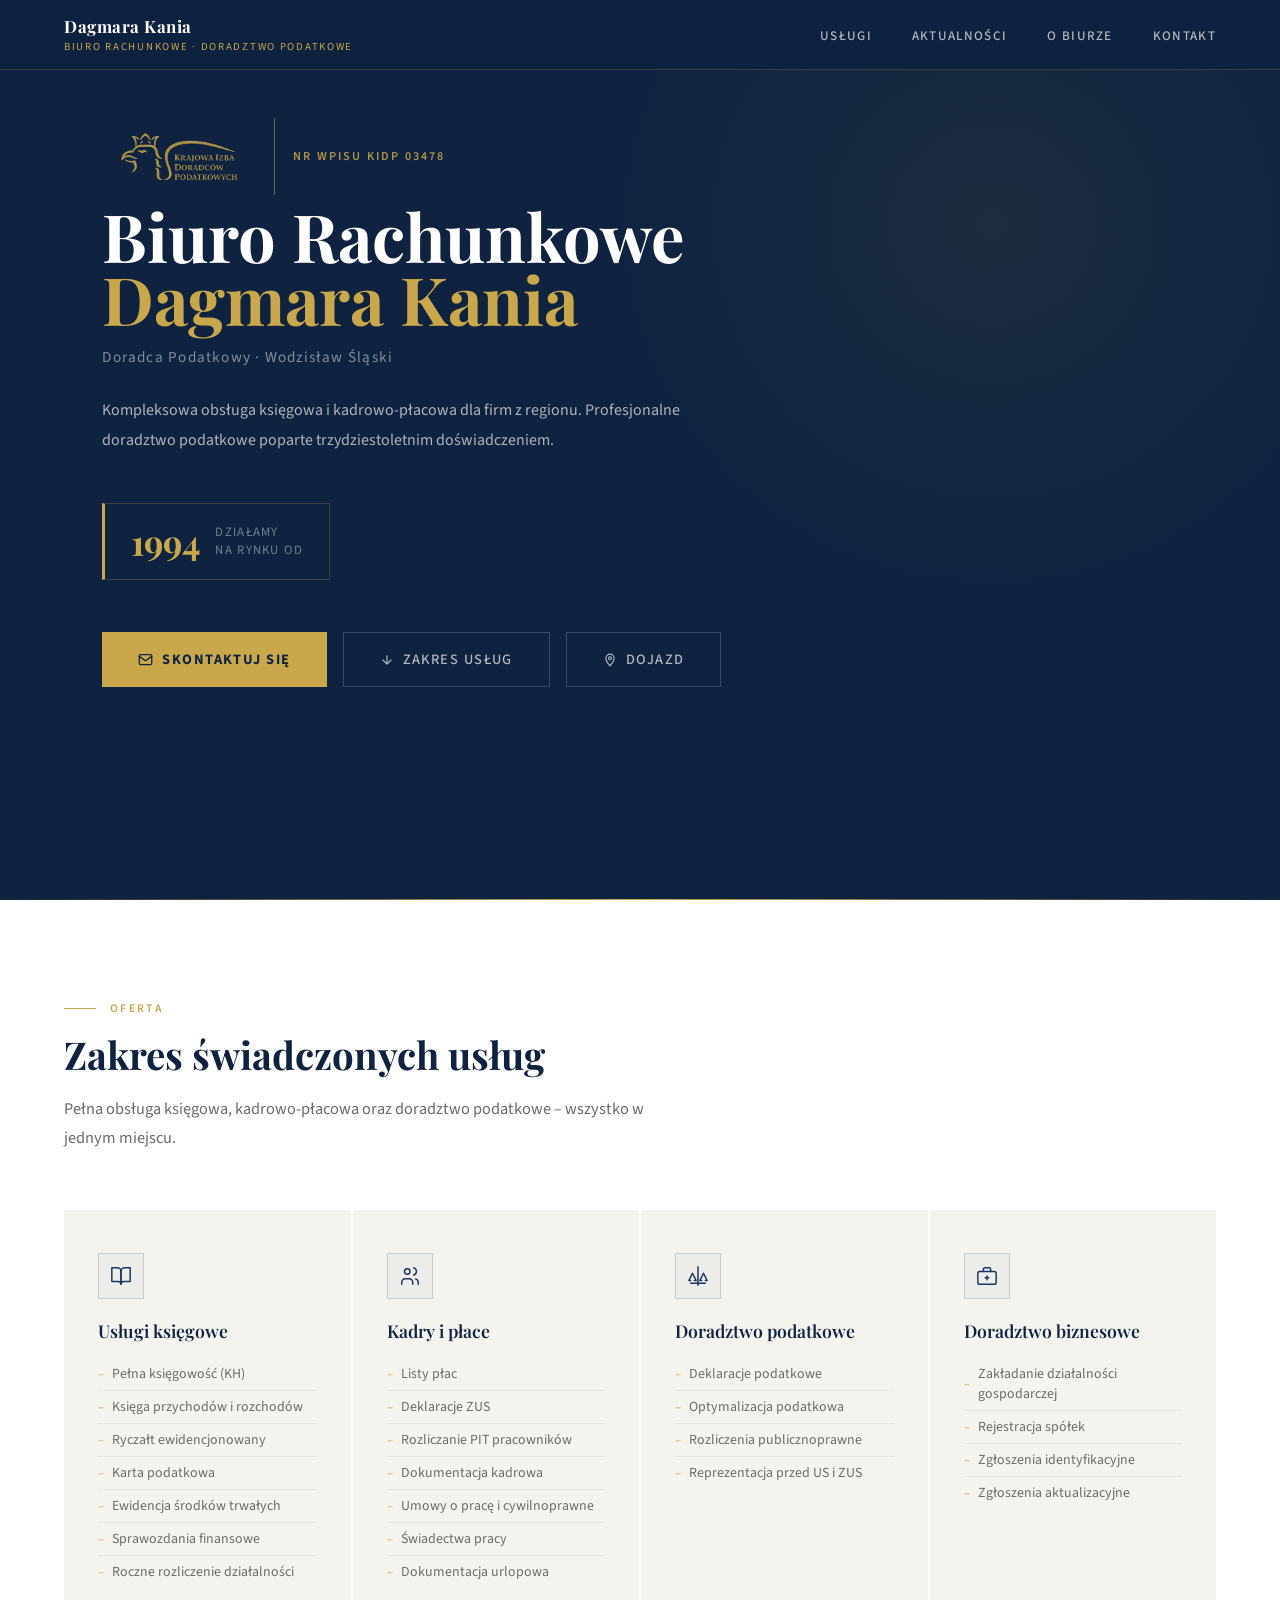
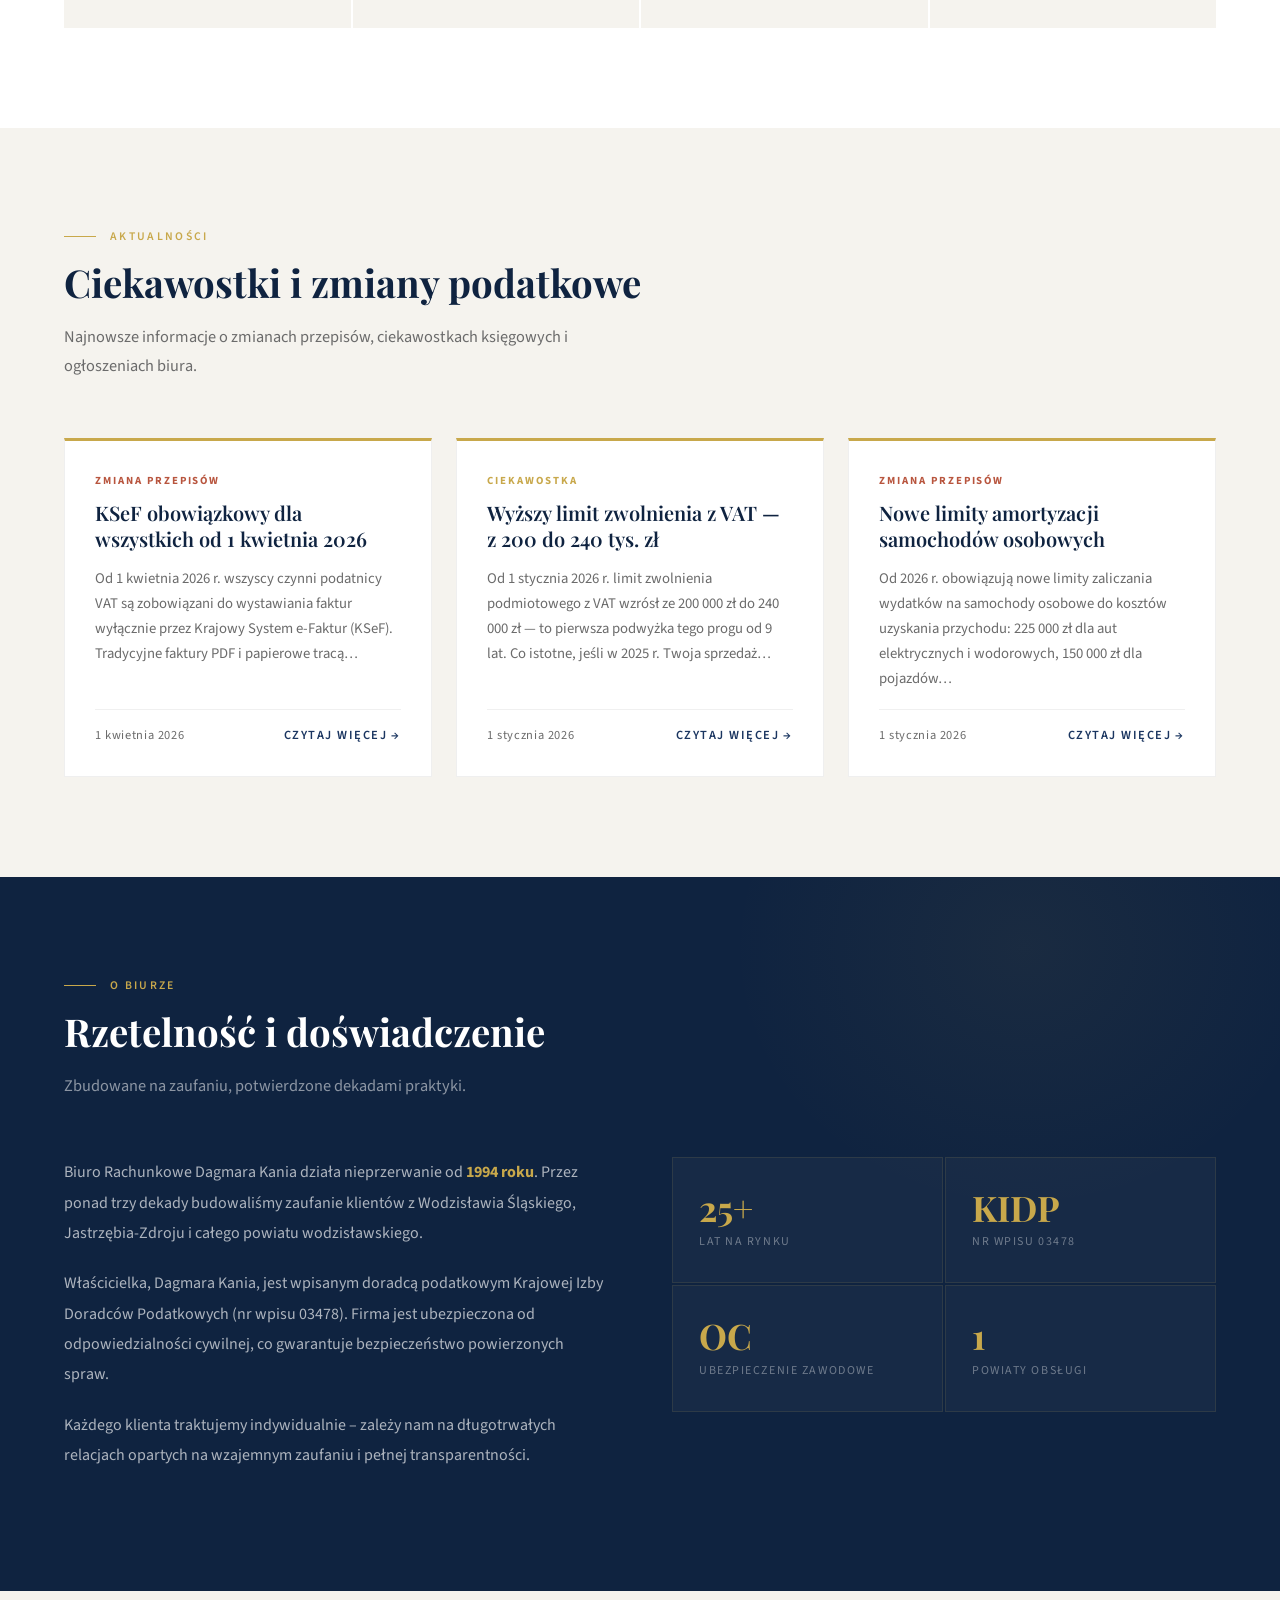
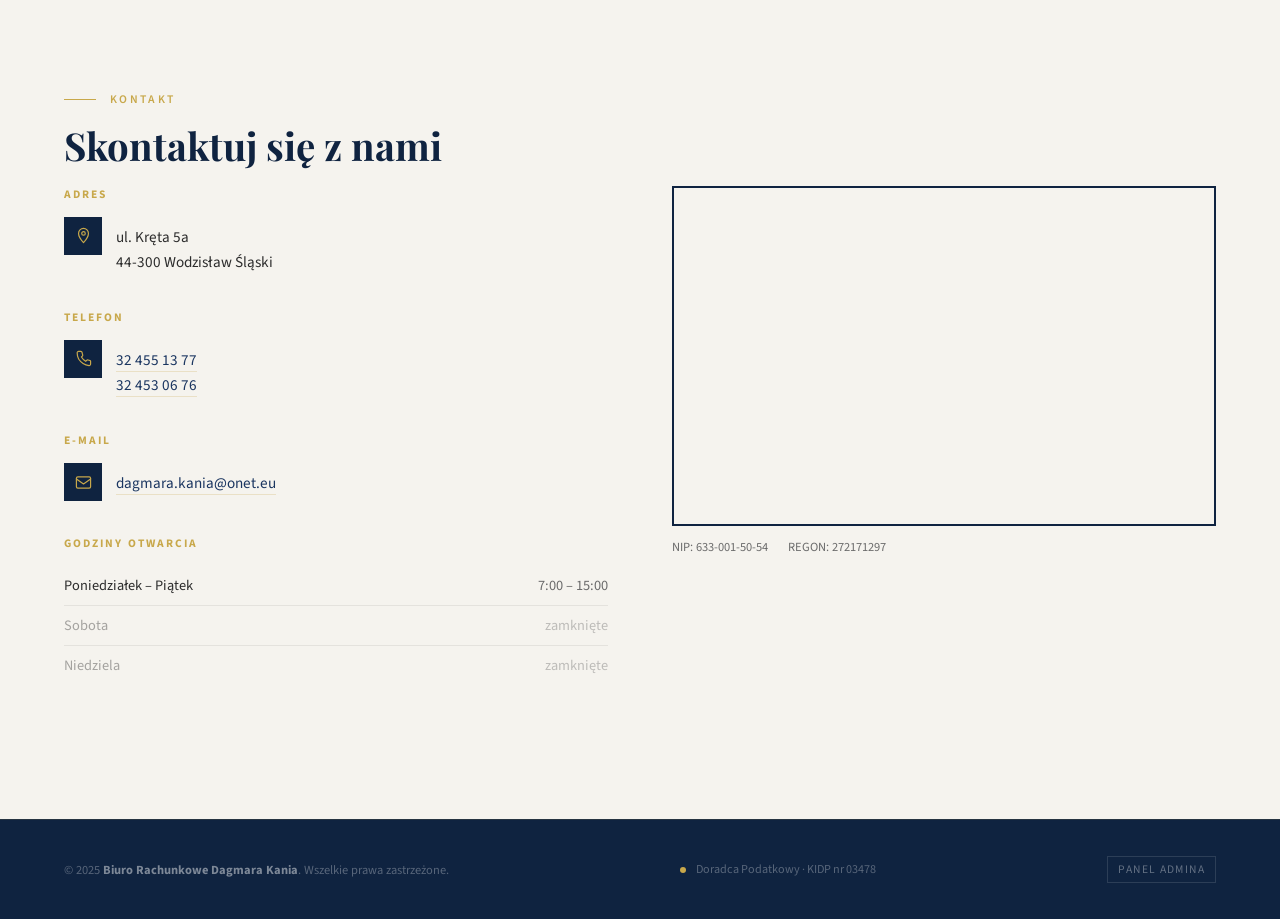
==== docs/index.html @ fadd7cfe "new app with backend" ====
<!DOCTYPE html>
<html lang="pl">
<head>
  <meta charset="UTF-8" />
  <meta name="viewport" content="width=device-width, initial-scale=1.0" />
  <meta name="description" content="Biuro Rachunkowe Dagmara Kania – usługi księgowe, kadrowe i doradztwo podatkowe w Wodzisławiu Śląskim od 1994 r." />
  <title>Biuro Rachunkowe Dagmara Kania – Doradca Podatkowy</title>
  <link rel="stylesheet" href="style.css" />
</head>
<body>

<!-- ══════════════ NAWIGACJA ══════════════ -->
<nav>
  <a href="#hero" class="nav-brand">
    <strong>Dagmara Kania</strong>
    <span>Biuro Rachunkowe · Doradztwo Podatkowe</span>
  </a>
  <ul class="nav-links">
    <li><a href="#uslugi">Usługi</a></li>
    <li><a href="#aktualnosci">Aktualności</a></li>
    <li><a href="#o-nas">O biurze</a></li>
    <li><a href="#kontakt">Kontakt</a></li>
  </ul>
</nav>

<!-- ══════════════ HERO ══════════════ -->
<section id="hero">
  <div class="hero-bg">
    <div class="glow"></div>
    <div class="bottom-line"></div>
  </div>

  <div class="hero-content">
    <div class="hero-kidp-corner">
      <img src="kidp-logo.png" alt="Krajowa Izba Doradców Podatkowych" class="hero-kidp-logo" />
      <div class="hero-kidp-divider"></div>
      <span class="hero-kidp-text">Nr wpisu KIDP 03478</span>
    </div>
    <h1>Biuro Rachunkowe<br/><em>Dagmara Kania</em></h1>
    <p class="hero-subtitle">Doradca Podatkowy · Wodzisław Śląski</p>
    <p class="hero-desc">
      Kompleksowa obsługa księgowa i kadrowo-płacowa dla firm z regionu.
      Profesjonalne doradztwo podatkowe poparte trzydziestoletnim doświadczeniem.
    </p>
    <div class="hero-since">
      <span class="year">1994</span>
      <span class="label">Działamy<br/>na rynku od</span>
    </div>
    <div class="hero-cta">
      <a href="#kontakt" class="btn-primary">
        <svg width="15" height="15" viewBox="0 0 24 24" fill="none" stroke="currentColor" stroke-width="2" stroke-linecap="round" stroke-linejoin="round"><rect x="2" y="4" width="20" height="16" rx="2"/><path d="m2 7 10 7 10-7"/></svg>
        Skontaktuj się
      </a>
      <a href="#uslugi" class="btn-ghost">
        <svg width="14" height="14" viewBox="0 0 24 24" fill="none" stroke="currentColor" stroke-width="2" stroke-linecap="round" stroke-linejoin="round"><path d="M12 5v14m-7-7 7 7 7-7"/></svg>
        Zakres usług
      </a>
      <a href="https://www.google.com/maps/dir/?api=1&destination=Kania+Dagmara+Biuro+Rachunkowe%2C+Kr%C4%99ta%2C+Wodzis%C5%82aw+%C5%9Al%C4%85ski" target="_blank" rel="noopener" class="btn-ghost">
        <svg width="14" height="14" viewBox="0 0 24 24" fill="none" stroke="currentColor" stroke-width="2" stroke-linecap="round" stroke-linejoin="round"><path d="M12 2C8.13 2 5 5.13 5 9c0 5.25 7 13 7 13s7-7.75 7-13c0-3.87-3.13-7-7-7z"/><circle cx="12" cy="9" r="2.5"/></svg>
        Dojazd
      </a>
    </div>
  </div>
</section>

<!-- ══════════════ USŁUGI ══════════════ -->
<section id="uslugi">
  <div class="section-label"><span>Oferta</span></div>
  <h2>Zakres świadczonych usług</h2>
  <p class="section-intro">Pełna obsługa księgowa, kadrowo-płacowa oraz doradztwo podatkowe – wszystko w jednym miejscu.</p>

  <div class="services-grid reveal">

    <div class="service-card">
      <div class="card-icon">
        <svg viewBox="0 0 24 24" fill="none" stroke="currentColor" stroke-width="1.6" stroke-linecap="round" stroke-linejoin="round">
          <path d="M2 3h6a4 4 0 0 1 4 4v14a3 3 0 0 0-3-3H2z"/>
          <path d="M22 3h-6a4 4 0 0 0-4 4v14a3 3 0 0 1 3-3h7z"/>
        </svg>
      </div>
      <div class="card-title">Usługi księgowe</div>
      <ul class="card-items">
        <li>Pełna księgowość (KH)</li>
        <li>Księga przychodów i rozchodów</li>
        <li>Ryczałt ewidencjonowany</li>
        <li>Karta podatkowa</li>
        <li>Ewidencja środków trwałych</li>
        <li>Sprawozdania finansowe</li>
        <li>Roczne rozliczenie działalności</li>
      </ul>
    </div>

    <div class="service-card">
      <div class="card-icon">
        <svg viewBox="0 0 24 24" fill="none" stroke="currentColor" stroke-width="1.6" stroke-linecap="round" stroke-linejoin="round">
          <circle cx="9" cy="7" r="3"/>
          <path d="M3 21v-2a4 4 0 0 1 4-4h4a4 4 0 0 1 4 4v2"/>
          <path d="M16 3.13a4 4 0 0 1 0 7.75"/>
          <path d="M21 21v-2a4 4 0 0 0-3-3.85"/>
        </svg>
      </div>
      <div class="card-title">Kadry i płace</div>
      <ul class="card-items">
        <li>Listy płac</li>
        <li>Deklaracje ZUS</li>
        <li>Rozliczanie PIT pracowników</li>
        <li>Dokumentacja kadrowa</li>
        <li>Umowy o pracę i cywilnoprawne</li>
        <li>Świadectwa pracy</li>
        <li>Dokumentacja urlopowa</li>
      </ul>
    </div>

    <div class="service-card">
      <div class="card-icon">
        <svg viewBox="0 0 24 24" fill="none" stroke="currentColor" stroke-width="1.6" stroke-linecap="round" stroke-linejoin="round">
          <path d="M12 2v20M4 17H2l4-8 4 8H8"/><path d="M16 17h-2l4-8 4 8h-2"/>
          <path d="M4 20h16"/>
        </svg>
      </div>
      <div class="card-title">Doradztwo podatkowe</div>
      <ul class="card-items">
        <li>Deklaracje podatkowe</li>
        <li>Optymalizacja podatkowa</li>
        <li>Rozliczenia publicznoprawne</li>
        <li>Reprezentacja przed US i ZUS</li>
      </ul>
    </div>

    <div class="service-card">
      <div class="card-icon">
        <svg viewBox="0 0 24 24" fill="none" stroke="currentColor" stroke-width="1.6" stroke-linecap="round" stroke-linejoin="round">
          <rect x="2" y="7" width="20" height="14" rx="2"/>
          <path d="M16 7V5a2 2 0 0 0-2-2h-4a2 2 0 0 0-2 2v2"/>
          <path d="M12 12v4m-2-2h4"/>
        </svg>
      </div>
      <div class="card-title">Doradztwo biznesowe</div>
      <ul class="card-items">
        <li>Zakładanie działalności gospodarczej</li>
        <li>Rejestracja spółek</li>
        <li>Zgłoszenia identyfikacyjne</li>
        <li>Zgłoszenia aktualizacyjne</li>
      </ul>
    </div>

  </div>
</section>

<!-- ══════════════ AKTUALNOŚCI ══════════════ -->
<section id="aktualnosci">
  <div class="section-label"><span>Aktualności</span></div>
  <h2>Ciekawostki i zmiany podatkowe</h2>
  <p class="section-intro">Najnowsze informacje o zmianach przepisów, ciekawostkach księgowych i ogłoszeniach biura.</p>

  <div class="news-grid" id="news-grid">
    <!-- Posty są ładowane dynamicznie z news.json przez main.js -->
    <div class="news-loading">Wczytywanie aktualności…</div>
  </div>
</section>

<!-- ══════════════ O BIURZE ══════════════ -->
<section id="o-nas">
  <div class="section-label"><span>O biurze</span></div>
  <h2>Rzetelność i doświadczenie</h2>
  <p class="section-intro">Zbudowane na zaufaniu, potwierdzone dekadami praktyki.</p>

  <div class="about-grid reveal">
    <div class="about-text">
      <p>Biuro Rachunkowe Dagmara Kania działa nieprzerwanie od <strong>1994 roku</strong>. Przez ponad trzy dekady budowaliśmy zaufanie klientów z Wodzisławia Śląskiego, Jastrzębia-Zdroju i całego powiatu wodzisławskiego.</p>
      <p>Właścicielka, Dagmara Kania, jest wpisanym doradcą podatkowym Krajowej Izby Doradców Podatkowych (nr wpisu 03478). Firma jest ubezpieczona od odpowiedzialności cywilnej, co gwarantuje bezpieczeństwo powierzonych spraw.</p>
      <p>Każdego klienta traktujemy indywidualnie – zależy nam na długotrwałych relacjach opartych na wzajemnym zaufaniu i pełnej transparentności.</p>
    </div>
    <div class="stats-grid">
      <div class="stat-box">
        <div class="stat-number" data-count="30" data-suffix="+">0+</div>
        <div class="stat-label">lat na rynku</div>
      </div>
      <div class="stat-box">
        <div class="stat-number">KIDP</div>
        <div class="stat-label">nr wpisu 03478</div>
      </div>
      <div class="stat-box">
        <div class="stat-number">OC</div>
        <div class="stat-label">Ubezpieczenie zawodowe</div>
      </div>
      <div class="stat-box">
        <div class="stat-number" data-count="2">0</div>
        <div class="stat-label">powiaty obsługi</div>
      </div>
    </div>
  </div>
</section>

<!-- ══════════════ KONTAKT ══════════════ -->
<section id="kontakt">
  <div class="section-label"><span>Kontakt</span></div>
  <h2>Skontaktuj się z nami</h2>

  <div class="contact-grid reveal">
    <div>
      <div class="contact-block">
        <div class="contact-block-title">Adres</div>
        <div class="contact-item">
          <div class="contact-icon">
            <svg viewBox="0 0 24 24" fill="none" stroke="currentColor" stroke-width="1.7" stroke-linecap="round" stroke-linejoin="round">
              <path d="M12 2C8.13 2 5 5.13 5 9c0 5.25 7 13 7 13s7-7.75 7-13c0-3.87-3.13-7-7-7z"/>
              <circle cx="12" cy="9" r="2.5"/>
            </svg>
          </div>
          <div class="contact-detail">ul. Kręta 5a<br/>44-300 Wodzisław Śląski</div>
        </div>
      </div>

      <div class="contact-block">
        <div class="contact-block-title">Telefon</div>
        <div class="contact-item">
          <div class="contact-icon">
            <svg viewBox="0 0 24 24" fill="none" stroke="currentColor" stroke-width="1.7" stroke-linecap="round" stroke-linejoin="round">
              <path d="M22 16.92v3a2 2 0 0 1-2.18 2A19.79 19.79 0 0 1 11.39 19a19.5 19.5 0 0 1-6-6A19.79 19.79 0 0 1 3.08 4.18 2 2 0 0 1 5.07 2h3a2 2 0 0 1 2 1.72 12.84 12.84 0 0 0 .7 2.81 2 2 0 0 1-.45 2.11L9.11 9.91a16 16 0 0 0 6 6l1.27-1.27a2 2 0 0 1 2.11-.45 12.84 12.84 0 0 0 2.81.7A2 2 0 0 1 22 16.92z"/>
            </svg>
          </div>
          <div class="contact-detail">
            <a href="tel:+48324551377">32 455 13 77</a><br/>
            <a href="tel:+48324530676">32 453 06 76</a>
          </div>
        </div>
      </div>

      <div class="contact-block">
        <div class="contact-block-title">E-mail</div>
        <div class="contact-item">
          <div class="contact-icon">
            <svg viewBox="0 0 24 24" fill="none" stroke="currentColor" stroke-width="1.7" stroke-linecap="round" stroke-linejoin="round">
              <rect x="2" y="4" width="20" height="16" rx="2"/>
              <path d="m2 7 10 7 10-7"/>
            </svg>
          </div>
          <div class="contact-detail">
            <a href="mailto:dagmara.kania@onet.eu">dagmara.kania@onet.eu</a>
          </div>
        </div>
      </div>

      <div class="contact-block">
        <div class="contact-block-title">Godziny otwarcia</div>
        <table class="hours-table">
          <tr><td>Poniedziałek – Piątek</td><td>7:00 – 15:00</td></tr>
          <tr class="closed"><td>Sobota</td><td>zamknięte</td></tr>
          <tr class="closed"><td>Niedziela</td><td>zamknięte</td></tr>
        </table>
      </div>
    </div>

    <div>
      <div class="map-wrapper">
        <iframe
          src="https://maps.google.com/maps?q=Kania+Dagmara+Biuro+Rachunkowe,+Kr%C4%99ta,+Wodzis%C5%82aw+%C5%9Al%C4%85ski&t=m&z=17&output=embed&iwloc=near"
          allowfullscreen="" loading="lazy"
          referrerpolicy="no-referrer-when-downgrade"
          title="Biuro Rachunkowe Dagmara Kania – Kręta 5a, Wodzisław Śląski">
        </iframe>
      </div>
      <div class="map-meta">
        <span>NIP: 633-001-50-54</span>
        <span>REGON: 272171297</span>
      </div>
    </div>
  </div>
</section>

<!-- ══════════════ STOPKA ══════════════ -->
<footer>
  <p>&copy; 2025 <strong>Biuro Rachunkowe Dagmara Kania</strong>. Wszelkie prawa zastrzeżone.</p>
  <div class="footer-badge">
    <div class="badge-dot"></div>
    Doradca Podatkowy · KIDP nr 03478
  </div>
  <a href="admin.html" class="footer-admin-link">Panel admina</a>
</footer>

<!-- ══════════════ MODAL DLA POSTÓW ══════════════ -->
<div class="news-modal" id="news-modal">
  <div class="news-modal-content">
    <button class="news-modal-close" id="news-modal-close" aria-label="Zamknij">×</button>
    <div class="news-modal-body" id="news-modal-body"></div>
  </div>
</div>

<script src="main.js"></script>
</body>
</html>
---- docs/style.css ----
/* ═══════════════════════════════════════════════
   Biuro Rachunkowe Dagmara Kania — style.css
═══════════════════════════════════════════════ */

@import url('https://fonts.googleapis.com/css2?family=Playfair+Display:ital,wght@0,400;0,600;0,700;1,400;1,600&family=Source+Sans+3:wght@300;400;500;600&display=swap');

*, *::before, *::after { box-sizing: border-box; margin: 0; padding: 0; }

:root {
  --navy:  #0f2340;
  --navy2: #1a3560;
  --gold:  #c8a84b;
  --gold2: #e8c870;
  --light: #f5f3ee;
  --white: #ffffff;
  --text:  #2c2c2c;
  --muted: #6b6b6b;
  --line:  rgba(200,168,75,.22);
}

html { scroll-behavior: smooth; }

body {
  font-family: 'Source Sans 3', sans-serif;
  background: var(--light);
  color: var(--text);
  overflow-x: hidden;
}

/* ── NAVIGATION ─────────────────────────────── */
nav {
  position: fixed; top: 0; left: 0; right: 0; z-index: 100;
  display: flex; align-items: center; justify-content: space-between;
  padding: 0 5vw; height: 70px;
  background: rgba(15,35,64,.97);
  backdrop-filter: blur(10px);
  border-bottom: 1px solid var(--line);
  transition: box-shadow .3s;
}
nav.scrolled { box-shadow: 0 4px 40px rgba(0,0,0,.45); }

.nav-brand {
  display: flex; flex-direction: column; gap: 2px;
  text-decoration: none; cursor: pointer;
}
.nav-brand strong {
  font-family: 'Playfair Display', serif;
  font-size: 1.05rem; color: var(--white);
  letter-spacing: .03em; transition: color .25s;
}
.nav-brand span {
  font-size: .67rem; color: var(--gold);
  letter-spacing: .16em; text-transform: uppercase;
  transition: opacity .25s;
}
.nav-brand:hover strong { color: var(--gold); }
.nav-brand:hover span  { opacity: .65; }

.nav-links { display: flex; gap: 2.5rem; list-style: none; }
.nav-links a {
  text-decoration: none; font-size: .82rem; font-weight: 500;
  color: rgba(255,255,255,.68); letter-spacing: .1em; text-transform: uppercase;
  position: relative; padding-bottom: 3px; transition: color .25s;
}
.nav-links a::after {
  content: ''; position: absolute; bottom: 0; left: 0;
  width: 0; height: 1px; background: var(--gold); transition: width .3s;
}
.nav-links a:hover { color: var(--gold); }
.nav-links a:hover::after { width: 100%; }

/* ── HERO ────────────────────────────────────── */
#hero {
  min-height: 100vh;
  display: flex; align-items: flex-start; justify-content: flex-start;
  gap: 80px;
  background: var(--navy);
  position: relative; overflow: hidden;
  padding: 80px 8vw 80px;
}

.hero-bg { position: absolute; inset: 0; pointer-events: none; }
.hero-bg .glow {
  position: absolute; top: -20%; right: -10%;
  width: 65vw; height: 90vh;
  background: radial-gradient(ellipse at center, rgba(200,168,75,.07) 0%, transparent 65%);
}
.hero-bg .bottom-line {
  position: absolute; bottom: 0; left: 0; right: 0; height: 1px;
  background: linear-gradient(90deg, transparent, var(--gold), transparent);
}

.hero-kidp-corner {
  display: flex; align-items: center; gap: 18px;
  margin-bottom: -30px;
  animation: fadeUp .8s .1s cubic-bezier(.22,1,.36,1) both;
}
.hero-kidp-logo {
  height: clamp(110px, 12vw, 180px); width: auto;
  opacity: .9; transition: opacity .3s;
}
.hero-kidp-logo:hover { opacity: 1; }
.hero-kidp-divider {
  width: 1px; height: clamp(48px, 6vw, 80px);
  background: var(--gold); opacity: .5;
}
.hero-kidp-text {
  font-size: clamp(.72rem, .95vw, .85rem);
  font-weight: 600;
  letter-spacing: .18em; text-transform: uppercase;
  color: var(--gold); opacity: .85;
}

.hero-content {
  flex: 1;
  max-width: 780px; position: relative; z-index: 1;
  display: flex; flex-direction: column; align-items: flex-start;
  animation: fadeUp .9s cubic-bezier(.22,1,.36,1) both;
}

h1 {
  font-family: 'Playfair Display', serif;
  font-size: clamp(2.4rem, 5.2vw, 5.2rem);
  font-weight: 700; color: var(--white);
  line-height: .95; margin-bottom: 16px;
  white-space: nowrap;
}
h1 em { font-style: normal; color: var(--gold); }

.hero-subtitle {
  font-size: clamp(.95rem, 1.1vw, 1.1rem);
  color: rgba(255,255,255,.48);
  letter-spacing: .08em; margin-bottom: 28px;
}
.hero-desc {
  font-size: clamp(1rem, 1.15vw, 1.15rem);
  color: rgba(255,255,255,.66);
  line-height: 1.85; max-width: 580px; margin-bottom: 48px;
}

.hero-since {
  display: inline-flex; align-items: center; gap: 14px;
  padding: 14px 26px;
  border: 1px solid var(--line);
  border-left: 3px solid var(--gold);
  margin-bottom: 52px;
}
.hero-since .year {
  font-family: 'Playfair Display', serif;
  font-size: 2.2rem; color: var(--gold); font-weight: 700;
}
.hero-since .label {
  font-size: .8rem; color: rgba(255,255,255,.42);
  line-height: 1.4; text-transform: uppercase; letter-spacing: .1em;
}

.hero-cta { display: flex; gap: 16px; flex-wrap: wrap; }

.btn-primary {
  display: inline-flex; align-items: center; gap: 9px;
  padding: 16px 36px; background: var(--gold); color: var(--navy);
  font-weight: 700; font-size: .9rem;
  letter-spacing: .1em; text-transform: uppercase;
  text-decoration: none; border: none; cursor: pointer;
  transition: background .25s, transform .2s, box-shadow .25s;
}
.btn-primary:hover {
  background: var(--gold2); transform: translateY(-2px);
  box-shadow: 0 8px 28px rgba(200,168,75,.28);
}
.btn-ghost {
  display: inline-flex; align-items: center; gap: 9px;
  padding: 16px 36px; background: transparent;
  color: rgba(255,255,255,.68); font-weight: 500; font-size: .9rem;
  letter-spacing: .1em; text-transform: uppercase; text-decoration: none;
  border: 1px solid rgba(255,255,255,.18);
  transition: border-color .25s, color .25s;
}
.btn-ghost:hover { border-color: var(--gold); color: var(--gold); }

/* ── SECTIONS GENERIC ───────────────────────── */
section { padding: 100px 5vw; }

.section-label {
  display: flex; align-items: center; gap: 14px; margin-bottom: 14px;
}
.section-label::before {
  content: ''; display: block; width: 32px; height: 1px; background: var(--gold);
}
.section-label span {
  font-size: .73rem; font-weight: 600;
  letter-spacing: .2em; text-transform: uppercase; color: var(--gold);
}

h2 {
  font-family: 'Playfair Display', serif;
  font-size: clamp(1.8rem, 3vw, 2.6rem);
  font-weight: 700; color: var(--navy);
  line-height: 1.2; margin-bottom: 18px;
}
.section-intro {
  font-size: 1.02rem; color: var(--muted);
  line-height: 1.8; max-width: 580px; margin-bottom: 56px;
}

/* ── SERVICES ───────────────────────────────── */
#uslugi { background: var(--white); }

.services-grid {
  display: grid;
  grid-template-columns: repeat(auto-fill, minmax(270px, 1fr));
  gap: 2px;
}

.service-card {
  padding: 40px 34px; background: var(--light);
  border-top: 3px solid transparent;
  position: relative; overflow: hidden;
  transition: border-color .3s; cursor: default;
}
.service-card::before {
  content: ''; position: absolute; inset: 0;
  background: var(--navy);
  transform: scaleY(0); transform-origin: bottom;
  transition: transform .44s cubic-bezier(.22,1,.36,1);
  z-index: 0;
}
.service-card:hover { border-color: var(--gold); }
.service-card:hover::before { transform: scaleY(1); }
.service-card:hover .card-title,
.service-card:hover .card-items li { color: rgba(255,255,255,.8); }
.service-card:hover .card-icon svg { stroke: var(--gold); }

.card-icon {
  width: 46px; height: 46px; margin-bottom: 20px;
  display: flex; align-items: center; justify-content: center;
  border: 1px solid rgba(26,53,96,.18); background: rgba(26,53,96,.04);
  position: relative; z-index: 1;
  transition: border-color .3s, background .3s;
}
.service-card:hover .card-icon {
  border-color: rgba(200,168,75,.3); background: rgba(200,168,75,.06);
}
.card-icon svg { width: 22px; height: 22px; stroke: var(--navy2); transition: stroke .3s; }

.card-title {
  font-family: 'Playfair Display', serif;
  font-size: 1.1rem; font-weight: 600; color: var(--navy);
  margin-bottom: 16px; position: relative; z-index: 1; transition: color .3s;
}
.card-items { list-style: none; position: relative; z-index: 1; }
.card-items li {
  font-size: .87rem; color: var(--muted);
  padding: 6px 0; border-bottom: 1px solid rgba(0,0,0,.06);
  transition: color .3s;
  display: flex; align-items: center; gap: 8px;
}
.card-items li:last-child { border-bottom: none; }
.card-items li::before { content: '–'; color: var(--gold); font-size: .78rem; flex-shrink: 0; }

/* ── AKTUALNOŚCI ────────────────────────────── */
#aktualnosci { background: var(--light); }

.news-grid {
  display: grid;
  grid-template-columns: repeat(auto-fill, minmax(320px, 1fr));
  gap: 24px;
}

.news-loading {
  grid-column: 1 / -1;
  text-align: center; padding: 60px 20px;
  color: var(--muted); font-style: italic;
}

.news-card {
  background: var(--white);
  border: 1px solid rgba(0,0,0,.06);
  padding: 32px 30px;
  position: relative;
  transition: transform .3s, box-shadow .3s, border-color .3s;
  cursor: pointer;
  display: flex; flex-direction: column;
  border-top: 3px solid var(--gold);
}
.news-card:hover {
  transform: translateY(-4px);
  box-shadow: 0 12px 32px rgba(15,35,64,.08);
  border-color: rgba(200,168,75,.4);
}

.news-category {
  display: inline-block;
  font-size: .68rem; font-weight: 700;
  letter-spacing: .18em; text-transform: uppercase;
  color: var(--gold);
  margin-bottom: 12px;
}
.news-category--ciekawostka { color: var(--gold); }
.news-category--zmiana { color: #b8553e; }
.news-category--ogloszenie { color: var(--navy2); }

.news-title {
  font-family: 'Playfair Display', serif;
  font-size: 1.25rem; font-weight: 600;
  color: var(--navy); line-height: 1.3;
  margin-bottom: 14px;
}

.news-excerpt {
  font-size: .92rem; color: var(--muted);
  line-height: 1.7; margin-bottom: 18px;
  flex: 1;
}

.news-footer {
  display: flex; align-items: center; justify-content: space-between;
  padding-top: 16px;
  border-top: 1px solid rgba(0,0,0,.06);
}
.news-date {
  font-size: .78rem; color: var(--muted);
  letter-spacing: .05em;
}
.news-readmore {
  font-size: .78rem; font-weight: 600;
  letter-spacing: .12em; text-transform: uppercase;
  color: var(--navy2);
  display: flex; align-items: center; gap: 6px;
  transition: color .25s, gap .25s;
}
.news-card:hover .news-readmore {
  color: var(--gold); gap: 10px;
}

.news-empty {
  grid-column: 1 / -1;
  text-align: center; padding: 80px 20px;
  color: var(--muted); font-style: italic;
}

/* Modal dla pełnego postu */
.news-modal {
  position: fixed; inset: 0; z-index: 200;
  background: rgba(15,35,64,.85);
  backdrop-filter: blur(6px);
  display: none;
  align-items: center; justify-content: center;
  padding: 20px;
  animation: fadeIn .3s ease;
}
.news-modal.open { display: flex; }
.news-modal-content {
  background: var(--white);
  max-width: 720px; width: 100%;
  max-height: 85vh; overflow-y: auto;
  position: relative;
  border-top: 4px solid var(--gold);
  animation: fadeUp .4s cubic-bezier(.22,1,.36,1);
}
.news-modal-close {
  position: absolute; top: 16px; right: 20px;
  background: transparent; border: none;
  font-size: 2rem; line-height: 1;
  color: var(--muted); cursor: pointer;
  width: 36px; height: 36px;
  display: flex; align-items: center; justify-content: center;
  transition: color .2s;
}
.news-modal-close:hover { color: var(--navy); }
.news-modal-body {
  padding: 50px 50px 40px;
}
.news-modal-body .news-category { font-size: .72rem; margin-bottom: 16px; }
.news-modal-body .news-title {
  font-size: 1.8rem; margin-bottom: 12px;
}
.news-modal-body .news-date { margin-bottom: 28px; display: block; }
.news-modal-body .news-content {
  font-size: 1rem; color: var(--text);
  line-height: 1.85;
  white-space: pre-wrap;
}

@keyframes fadeIn {
  from { opacity: 0; } to { opacity: 1; }
}

/* ── ABOUT ──────────────────────────────────── */
#o-nas { background: var(--navy); position: relative; overflow: hidden; }
#o-nas::before {
  content: ''; position: absolute; top: -30%; right: -5%;
  width: 50vw; height: 80%;
  background: radial-gradient(ellipse, rgba(200,168,75,.06) 0%, transparent 65%);
  pointer-events: none;
}
#o-nas h2 { color: var(--white); }
#o-nas .section-intro { color: rgba(255,255,255,.52); }

.about-grid {
  display: grid; grid-template-columns: 1fr 1fr; gap: 64px; align-items: start;
}
.about-text p {
  font-size: 1rem; color: rgba(255,255,255,.66); line-height: 1.9; margin-bottom: 20px;
}
.about-text strong { color: var(--gold); }

.stats-grid { display: grid; grid-template-columns: 1fr 1fr; gap: 2px; }
.stat-box {
  padding: 32px 26px;
  background: rgba(255,255,255,.03);
  border: 1px solid rgba(200,168,75,.12);
  transition: background .3s, border-color .3s;
}
.stat-box:hover { background: rgba(200,168,75,.05); border-color: rgba(200,168,75,.28); }
.stat-number {
  font-family: 'Playfair Display', serif;
  font-size: 2.2rem; font-weight: 700;
  color: var(--gold); line-height: 1; margin-bottom: 8px;
}
.stat-label {
  font-size: .75rem; color: rgba(255,255,255,.38);
  text-transform: uppercase; letter-spacing: .13em;
}

/* ── CONTACT ────────────────────────────────── */
#kontakt { background: var(--light); }

.contact-grid {
  display: grid; grid-template-columns: 1fr 1fr; gap: 64px; align-items: start;
}
.contact-block { margin-bottom: 34px; }
.contact-block-title {
  font-size: .72rem; font-weight: 700;
  letter-spacing: .18em; text-transform: uppercase;
  color: var(--gold); margin-bottom: 14px;
}
.contact-item { display: flex; align-items: flex-start; gap: 14px; margin-bottom: 10px; }
.contact-icon {
  width: 38px; height: 38px; flex-shrink: 0;
  background: var(--navy);
  display: flex; align-items: center; justify-content: center;
}
.contact-icon svg { width: 17px; height: 17px; stroke: var(--gold); }
.contact-detail { font-size: .95rem; color: var(--text); line-height: 1.65; padding-top: 8px; }
.contact-detail a {
  color: var(--navy2); text-decoration: none;
  border-bottom: 1px solid rgba(200,168,75,.25);
  transition: color .2s, border-color .2s;
}
.contact-detail a:hover { color: var(--gold); border-color: var(--gold); }

.hours-table { width: 100%; border-collapse: collapse; }
.hours-table tr { border-bottom: 1px solid rgba(0,0,0,.07); }
.hours-table tr:last-child { border-bottom: none; }
.hours-table td { padding: 9px 0; font-size: .9rem; color: var(--text); }
.hours-table td:last-child { color: var(--muted); text-align: right; }
.hours-table tr.closed td { opacity: .4; }

.map-wrapper {
  border: 2px solid var(--navy); overflow: hidden; height: 340px;
}
.map-wrapper iframe {
  width: 100%; height: 100%; border: none; display: block;
  filter: grayscale(20%) contrast(1.05);
}
.map-meta {
  display: flex; gap: 20px; flex-wrap: wrap;
  margin-top: 12px; font-size: .78rem; color: var(--muted);
}

/* ── FOOTER ─────────────────────────────────── */
footer {
  background: var(--navy); padding: 36px 5vw;
  display: flex; align-items: center; justify-content: space-between;
  flex-wrap: wrap; gap: 16px;
  border-top: 1px solid rgba(200,168,75,.12);
}
footer p { font-size: .78rem; color: rgba(255,255,255,.3); }
footer strong { color: rgba(255,255,255,.46); }
.footer-badge {
  display: flex; align-items: center; gap: 10px;
  font-size: .76rem; color: rgba(255,255,255,.3);
}
.badge-dot {
  width: 6px; height: 6px; background: var(--gold);
  border-radius: 50%; animation: pulse 2.4s infinite;
}

/* Link do panelu admina w stopce */
.footer-admin-link {
  font-size: .72rem;
  color: rgba(255,255,255,.35);
  text-decoration: none;
  letter-spacing: .12em;
  text-transform: uppercase;
  padding: 4px 10px;
  border: 1px solid rgba(255,255,255,.12);
  transition: color .25s, border-color .25s, background .25s;
}
.footer-admin-link:hover {
  color: var(--gold);
  border-color: var(--gold);
  background: rgba(200,168,75,.06);
}

/* ── ANIMATIONS ─────────────────────────────── */
@keyframes fadeUp {
  from { opacity: 0; transform: translateY(30px); }
  to   { opacity: 1; transform: translateY(0); }
}
@keyframes pulse {
  0%,100% { opacity: 1; } 50% { opacity: .2; }
}

.reveal {
  opacity: 0; transform: translateY(24px);
  transition: opacity .75s ease, transform .75s ease;
}
.reveal.visible { opacity: 1; transform: none; }

/* ── RESPONSIVE ─────────────────────────────── */
@media (max-width: 820px) {
  .nav-links { display: none; }
  .about-grid, .contact-grid { grid-template-columns: 1fr; gap: 40px; }
  footer { flex-direction: column; text-align: center; }
  h1 { white-space: normal; }
  .hero-kidp-text { font-size: .7rem; }
  #hero { padding: 80px 8vw 60px; }
  .hero-kidp-corner { margin-bottom: -20px; }
  .news-modal-body { padding: 40px 28px 30px; }
  .news-modal-body .news-title { font-size: 1.4rem; }
}
@media (max-width: 500px) {
  #hero { padding: 80px 6vw 60px; }
  .hero-kidp-corner { gap: 12px; margin-bottom: -15px; }
  .hero-kidp-logo { height: 90px; }
  .hero-kidp-divider { height: 40px; }
  .hero-since { padding: 12px 20px; }
  .hero-since .year { font-size: 1.8rem; }
  .btn-primary, .btn-ghost { padding: 13px 24px; font-size: .8rem; }
  .news-card { padding: 26px 22px; }
}
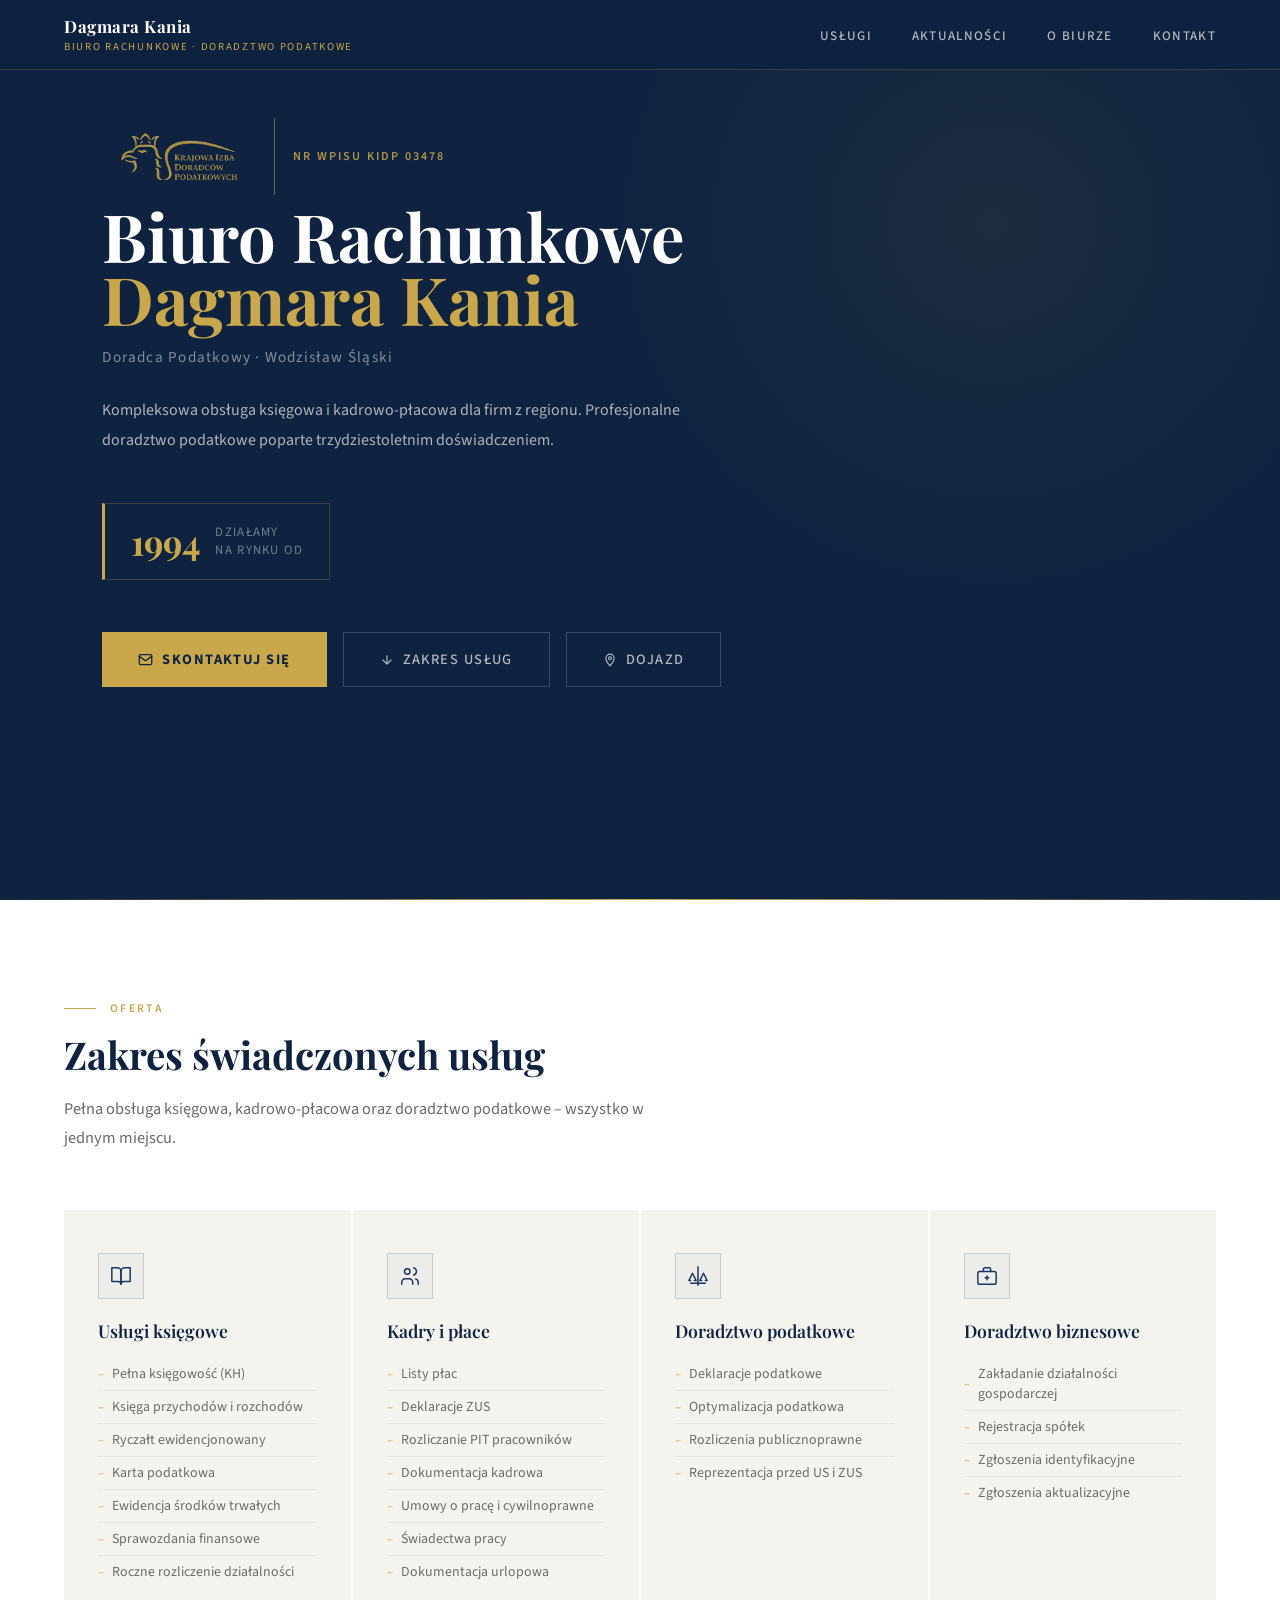
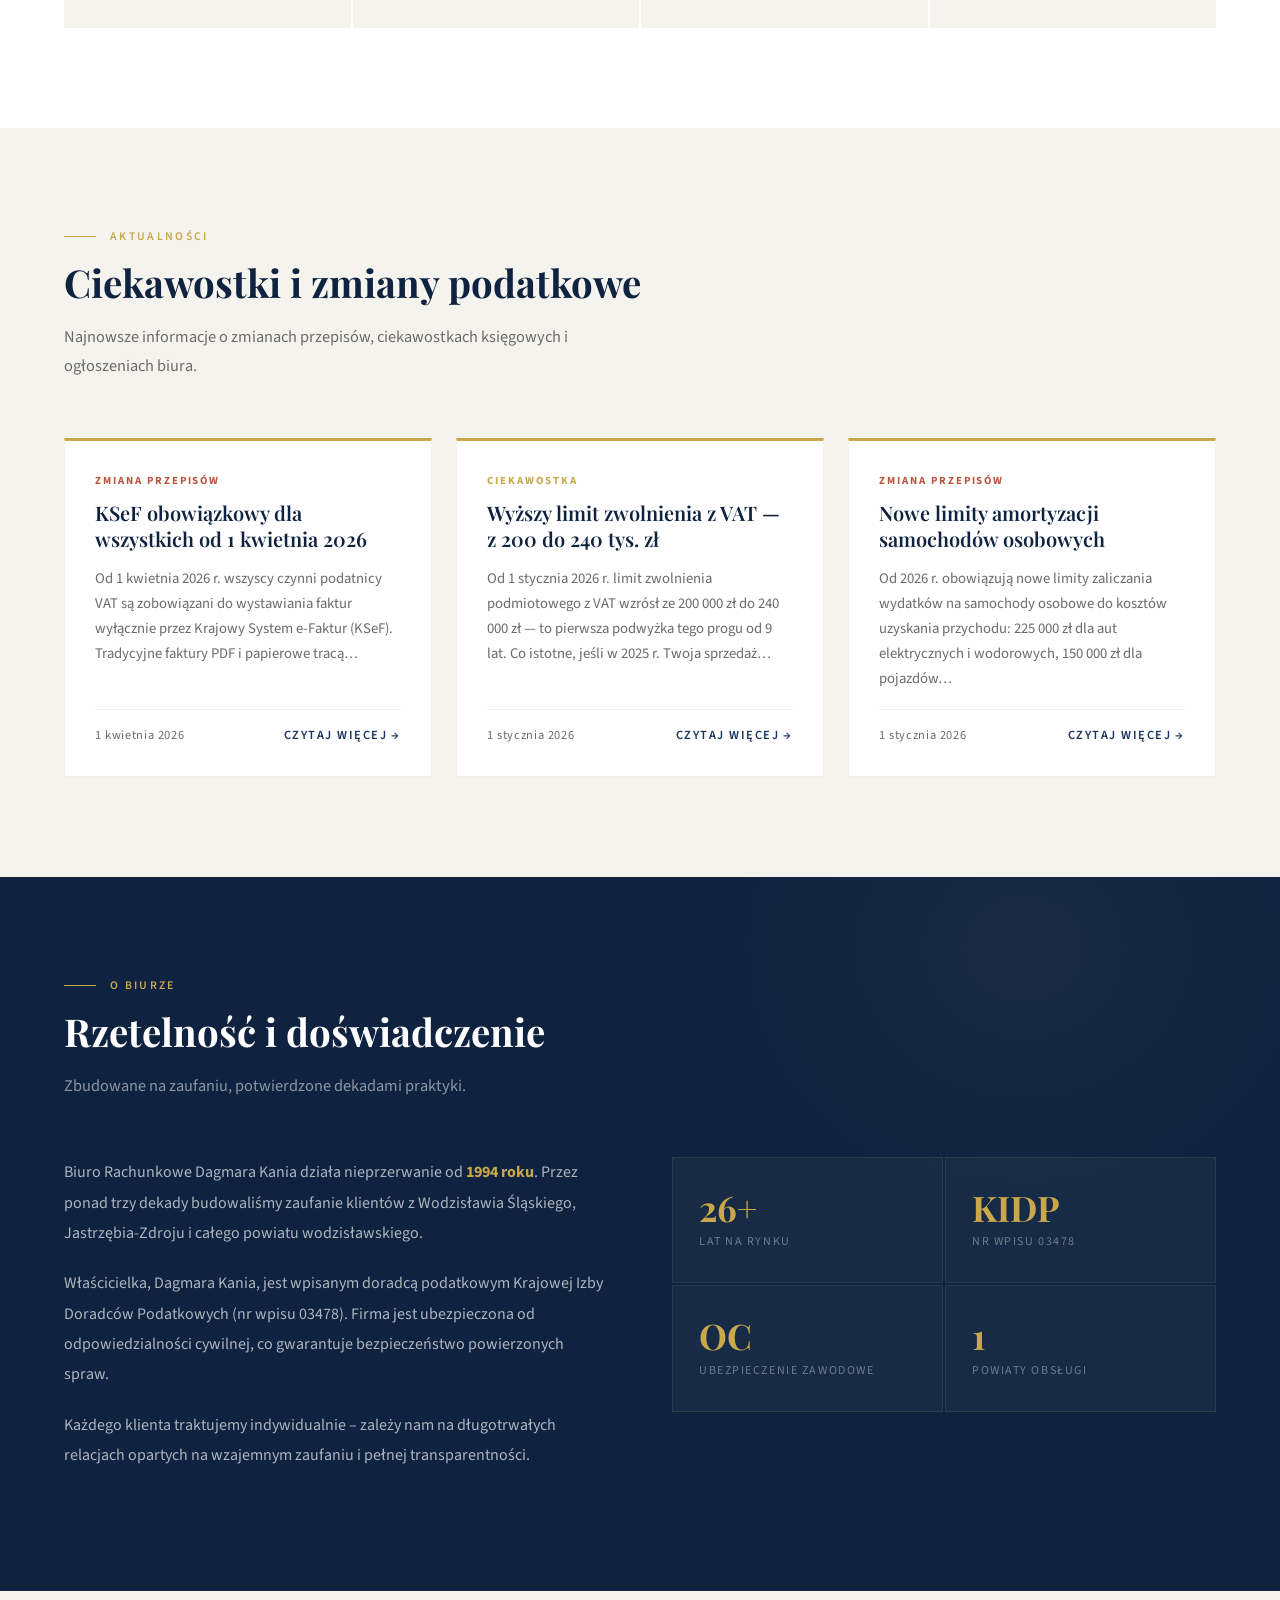
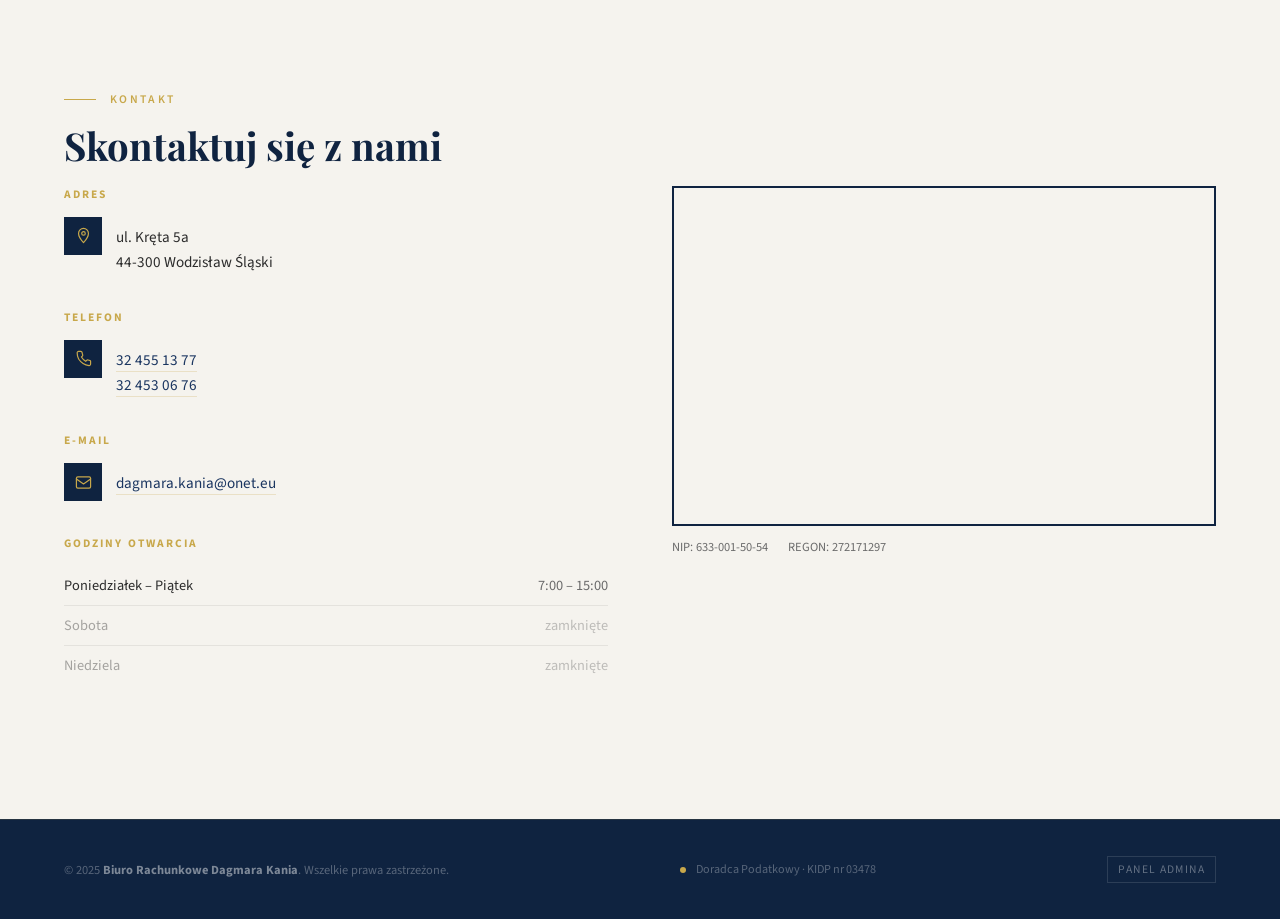
==== commit 70bb2a93: "prepare for google" ====
--- a/docs/index.html
+++ b/docs/index.html
@@ -3,8 +3,64 @@
 <head>
   <meta charset="UTF-8" />
   <meta name="viewport" content="width=device-width, initial-scale=1.0" />
-  <meta name="description" content="Biuro Rachunkowe Dagmara Kania – usługi księgowe, kadrowe i doradztwo podatkowe w Wodzisławiu Śląskim od 1994 r." />
-  <title>Biuro Rachunkowe Dagmara Kania – Doradca Podatkowy</title>
+
+  <!-- ── PRIMARY META ────────────────────────── -->
+  <title>Biuro Rachunkowe Dagmara Kania | Doradca podatkowy Wodzisław Śląski</title>
+  <meta name="description" content="Profesjonalna obsługa księgowa, kadrowo-płacowa i doradztwo podatkowe w Wodzisławiu Śląskim. Doradca podatkowy KIDP, działalność od 1994 r. Zapraszamy do biura przy ul. Kręta 5a." />
+  <meta name="keywords" content="biuro rachunkowe Wodzisław Śląski, doradca podatkowy, księgowość, KSeF, KPiR, doradztwo podatkowe, Dagmara Kania, KIDP" />
+  <meta name="author" content="Dagmara Kania" />
+  <meta name="robots" content="index, follow" />
+  <link rel="canonical" href="https://biuro-kania.pl/" />
+
+  <!-- ── FAVICON ──────────────────────────────── -->
+  <link rel="icon" type="image/x-icon" href="favicon.ico" />
+  <link rel="icon" type="image/png" sizes="32x32" href="favicon-32.png" />
+  <link rel="icon" type="image/png" sizes="16x16" href="favicon-16.png" />
+  <link rel="apple-touch-icon" sizes="192x192" href="favicon-192.png" />
+
+  <!-- ── OPEN GRAPH (Facebook, LinkedIn) ─────── -->
+  <meta property="og:type" content="website" />
+  <meta property="og:url" content="https://biuro-kania.pl/" />
+  <meta property="og:title" content="Biuro Rachunkowe Dagmara Kania" />
+  <meta property="og:description" content="Profesjonalna obsługa księgowa i doradztwo podatkowe w Wodzisławiu Śląskim. Doradca podatkowy KIDP, działalność od 1994 r." />
+  <meta property="og:image" content="https://biuro-kania.pl/favicon-512.png" />
+  <meta property="og:locale" content="pl_PL" />
+
+  <!-- ── TWITTER ──────────────────────────────── -->
+  <meta name="twitter:card" content="summary" />
+  <meta name="twitter:title" content="Biuro Rachunkowe Dagmara Kania" />
+  <meta name="twitter:description" content="Profesjonalna obsługa księgowa i doradztwo podatkowe w Wodzisławiu Śląskim od 1994 r." />
+  <meta name="twitter:image" content="https://biuro-kania.pl/favicon-512.png" />
+
+  <!-- ── STRUCTURED DATA (Google Business) ───── -->
+  <script type="application/ld+json">
+  {
+    "@context": "https://schema.org",
+    "@type": "AccountingService",
+    "name": "Biuro Rachunkowe Dagmara Kania",
+    "description": "Profesjonalna obsługa księgowa, kadrowo-płacowa i doradztwo podatkowe w Wodzisławiu Śląskim od 1994 r.",
+    "url": "https://biuro-kania.pl",
+    "telephone": ["+48324551377", "+48324530676"],
+    "email": "dagmara.kania@onet.eu",
+    "address": {
+      "@type": "PostalAddress",
+      "streetAddress": "ul. Kręta 5a",
+      "postalCode": "44-300",
+      "addressLocality": "Wodzisław Śląski",
+      "addressCountry": "PL"
+    },
+    "openingHoursSpecification": {
+      "@type": "OpeningHoursSpecification",
+      "dayOfWeek": ["Monday","Tuesday","Wednesday","Thursday","Friday"],
+      "opens": "07:00",
+      "closes": "15:00"
+    },
+    "founder": "Dagmara Kania",
+    "foundingDate": "1994",
+    "areaServed": ["Wodzisław Śląski", "Jastrzębie-Zdrój", "Powiat wodzisławski"]
+  }
+  </script>
+
   <link rel="stylesheet" href="style.css" />
 </head>
 <body>
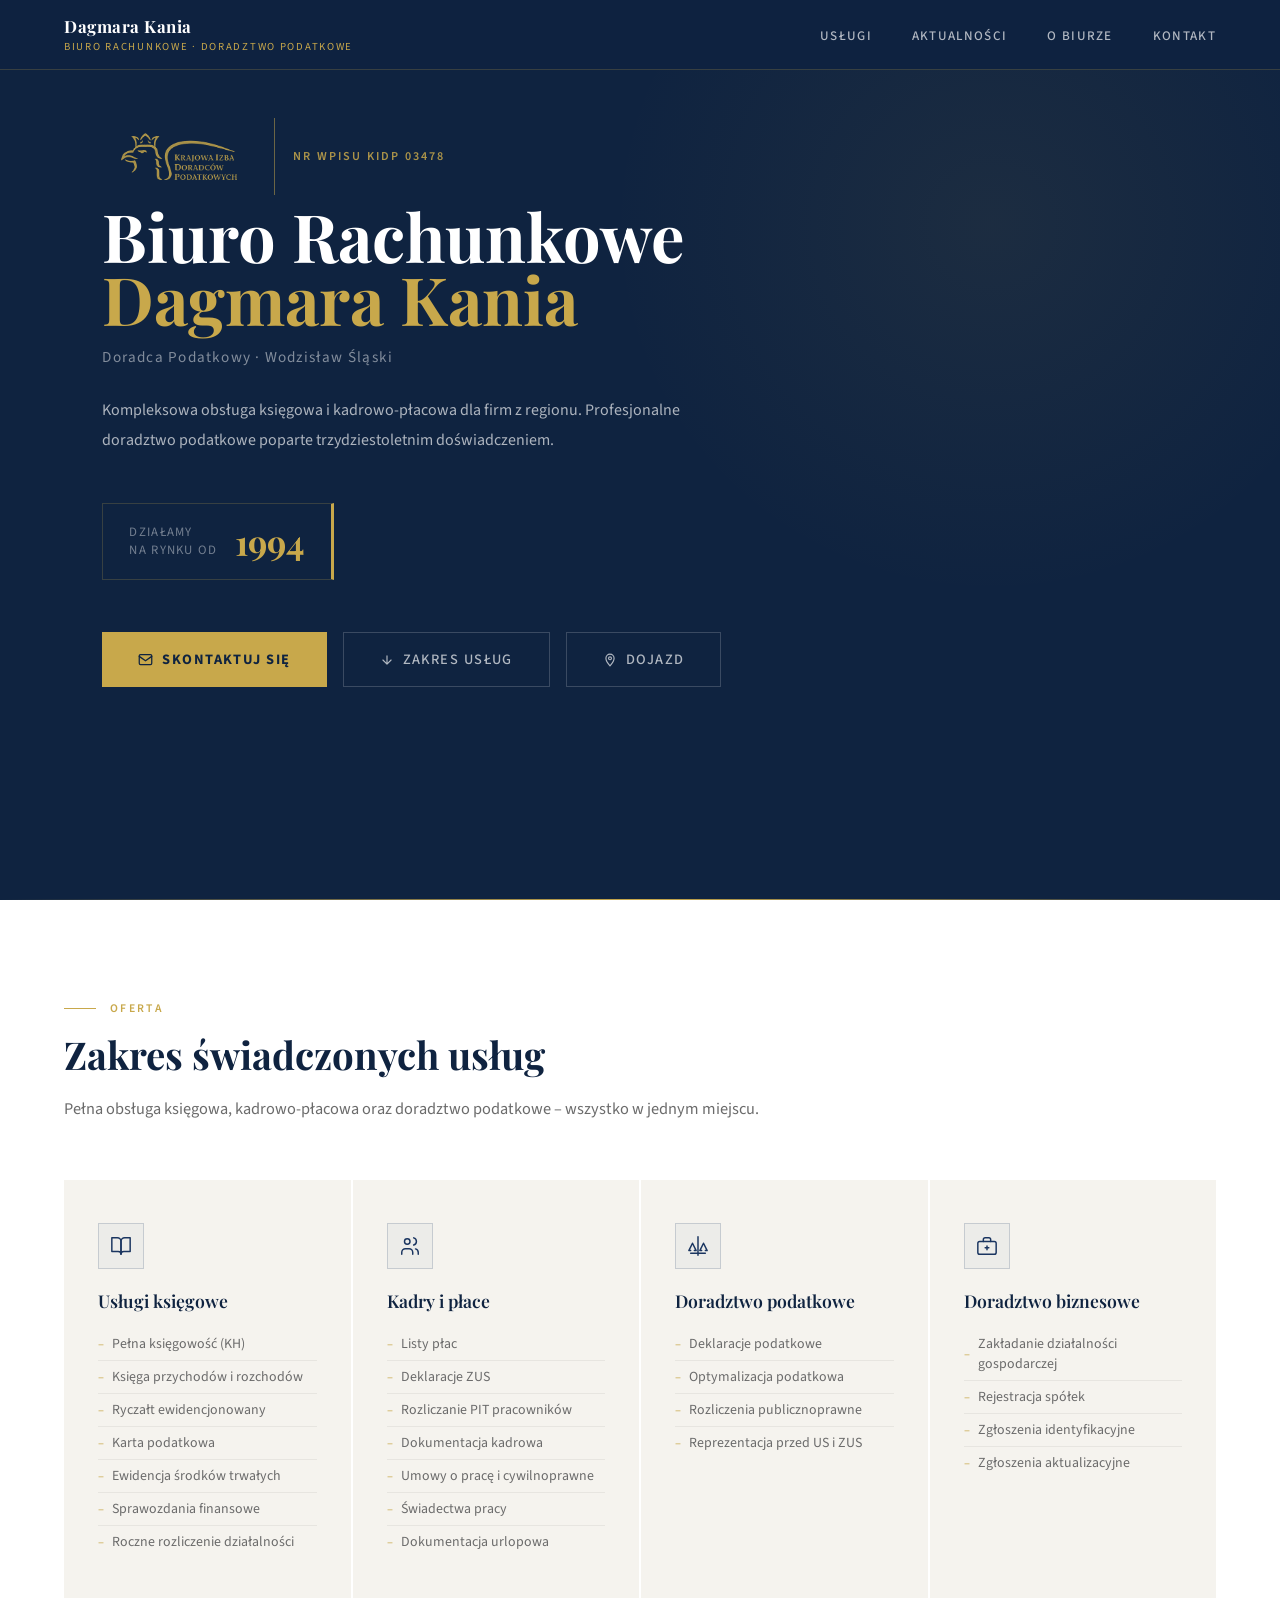
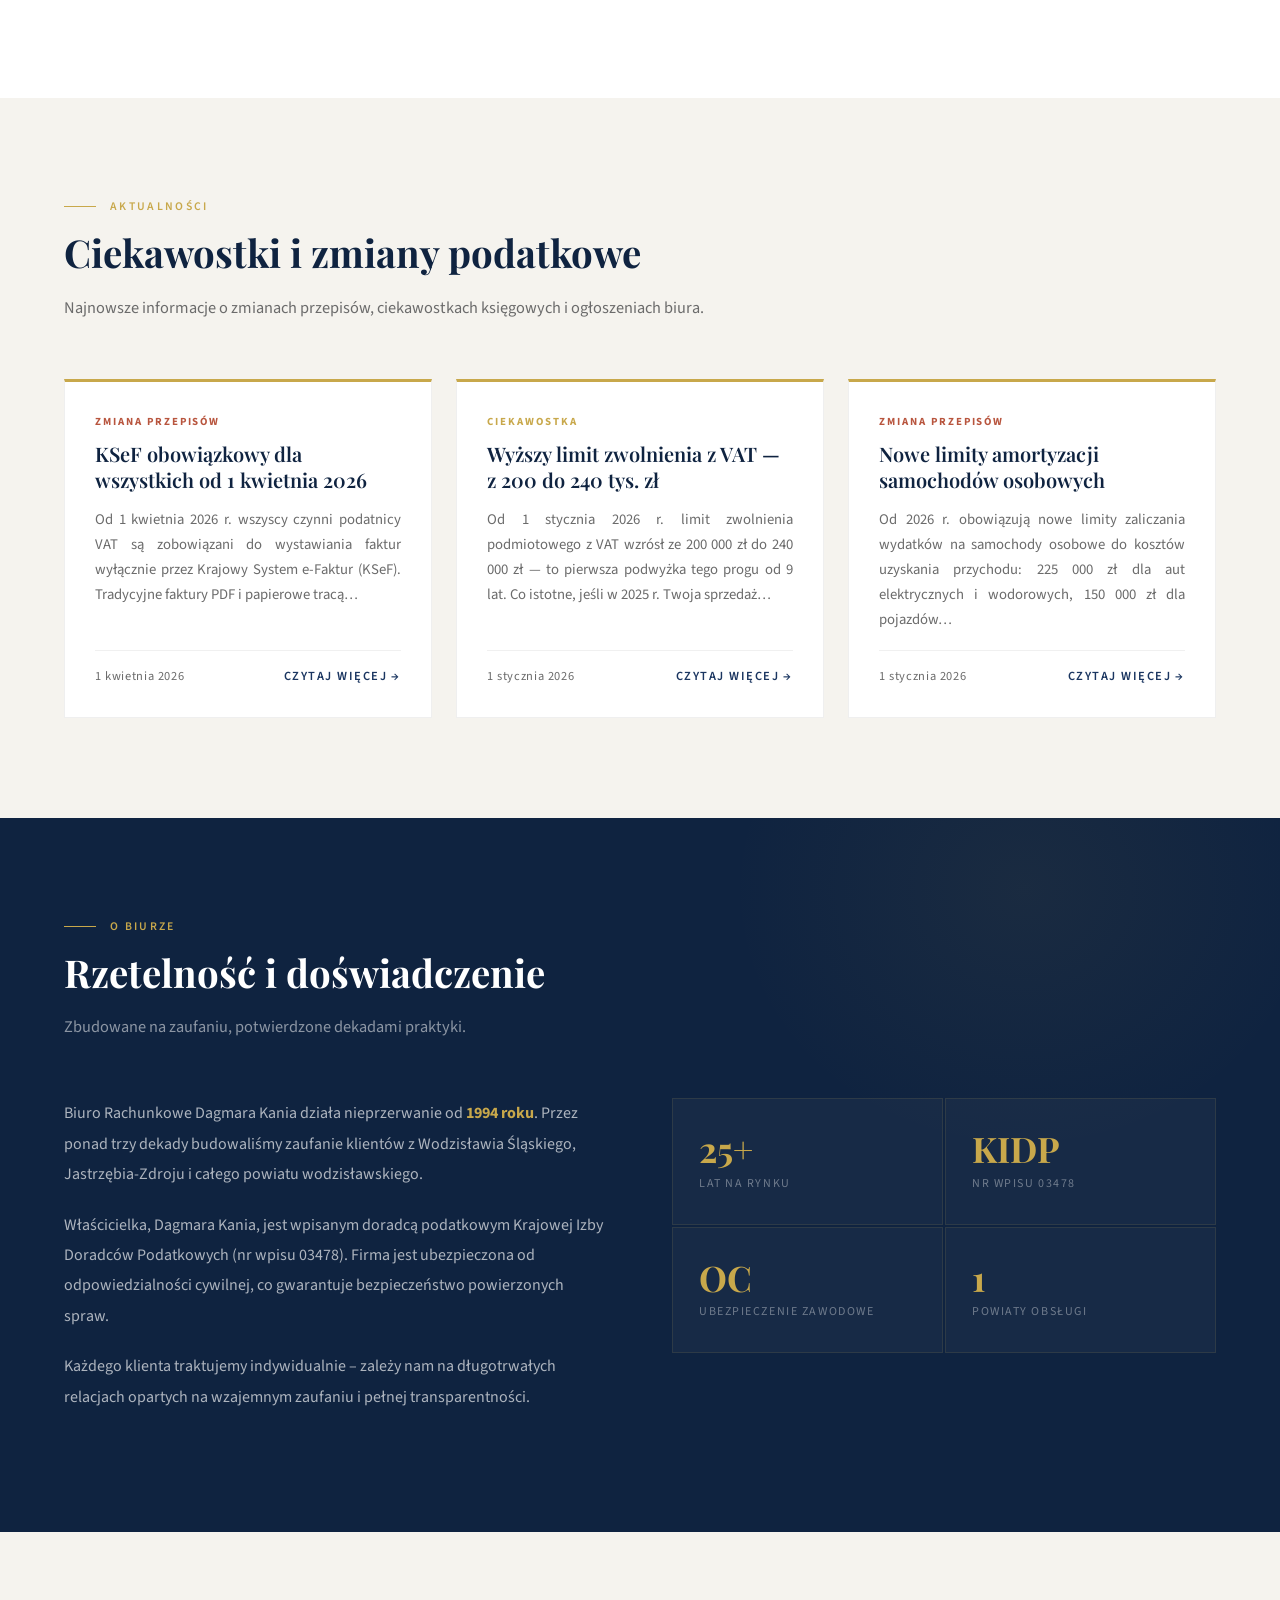
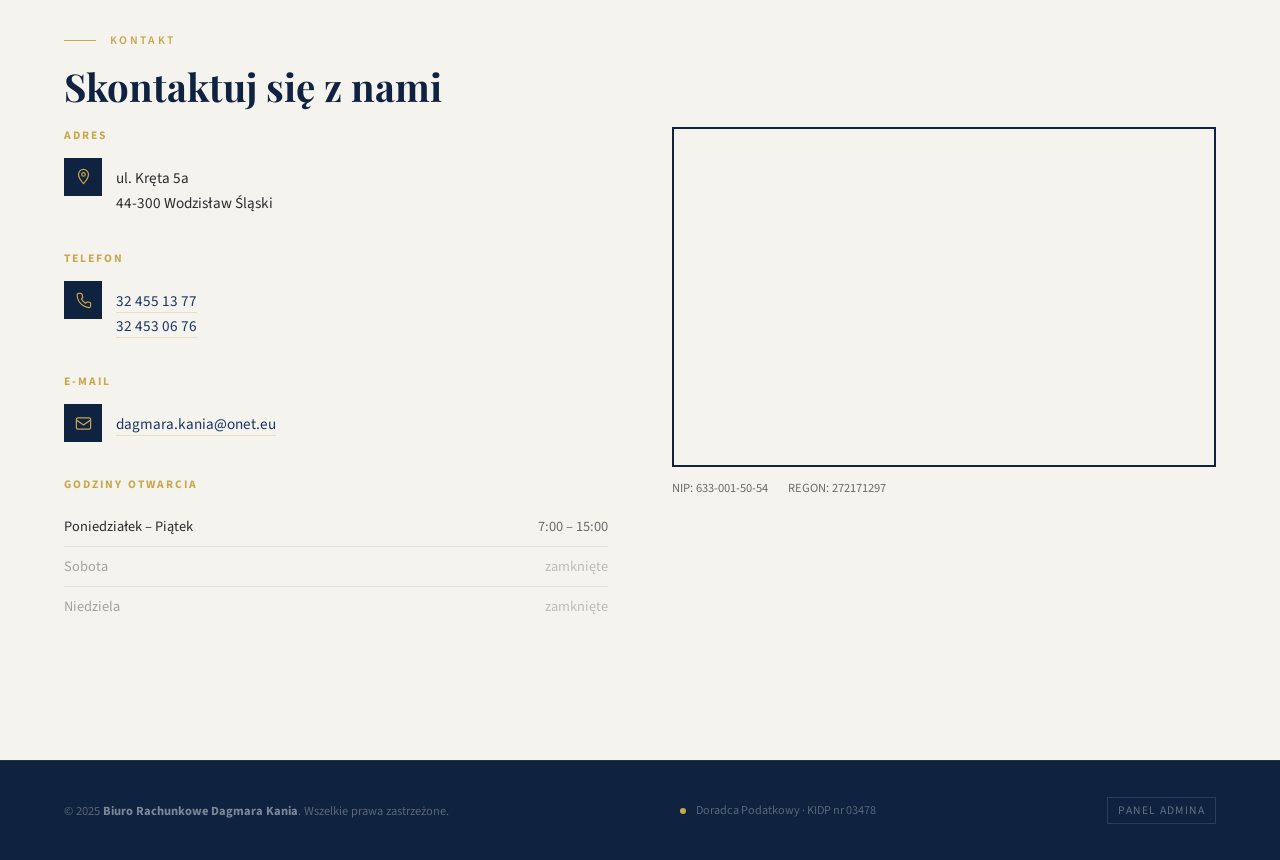
==== commit 9841f82c: "feedbakc implenion" ====
--- a/docs/index.html
+++ b/docs/index.html
@@ -99,8 +99,8 @@
       Profesjonalne doradztwo podatkowe poparte trzydziestoletnim doświadczeniem.
     </p>
     <div class="hero-since">
+      <span class="label">Działamy<br/>na rynku od</span>
       <span class="year">1994</span>
-      <span class="label">Działamy<br/>na rynku od</span>
     </div>
     <div class="hero-cta">
       <a href="#kontakt" class="btn-primary">
--- a/docs/style.css
+++ b/docs/style.css
@@ -139,10 +139,10 @@
 }
 
 .hero-since {
-  display: inline-flex; align-items: center; gap: 14px;
+  display: inline-flex; align-items: center; gap: 18px;
   padding: 14px 26px;
   border: 1px solid var(--line);
-  border-left: 3px solid var(--gold);
+  border-right: 3px solid var(--gold);
   margin-bottom: 52px;
 }
 .hero-since .year {
@@ -200,7 +200,7 @@
 }
 .section-intro {
   font-size: 1.02rem; color: var(--muted);
-  line-height: 1.8; max-width: 580px; margin-bottom: 56px;
+  line-height: 1.8; max-width: 760px; margin-bottom: 56px;
 }
 
 /* ── SERVICES ───────────────────────────────── */
@@ -311,6 +311,8 @@
   font-size: .92rem; color: var(--muted);
   line-height: 1.7; margin-bottom: 18px;
   flex: 1;
+  text-align: justify;
+  hyphens: auto;
 }
 
 .news-footer {
@@ -380,6 +382,8 @@
   font-size: 1rem; color: var(--text);
   line-height: 1.85;
   white-space: pre-wrap;
+  text-align: justify;
+  hyphens: auto;
 }
 
 @keyframes fadeIn {
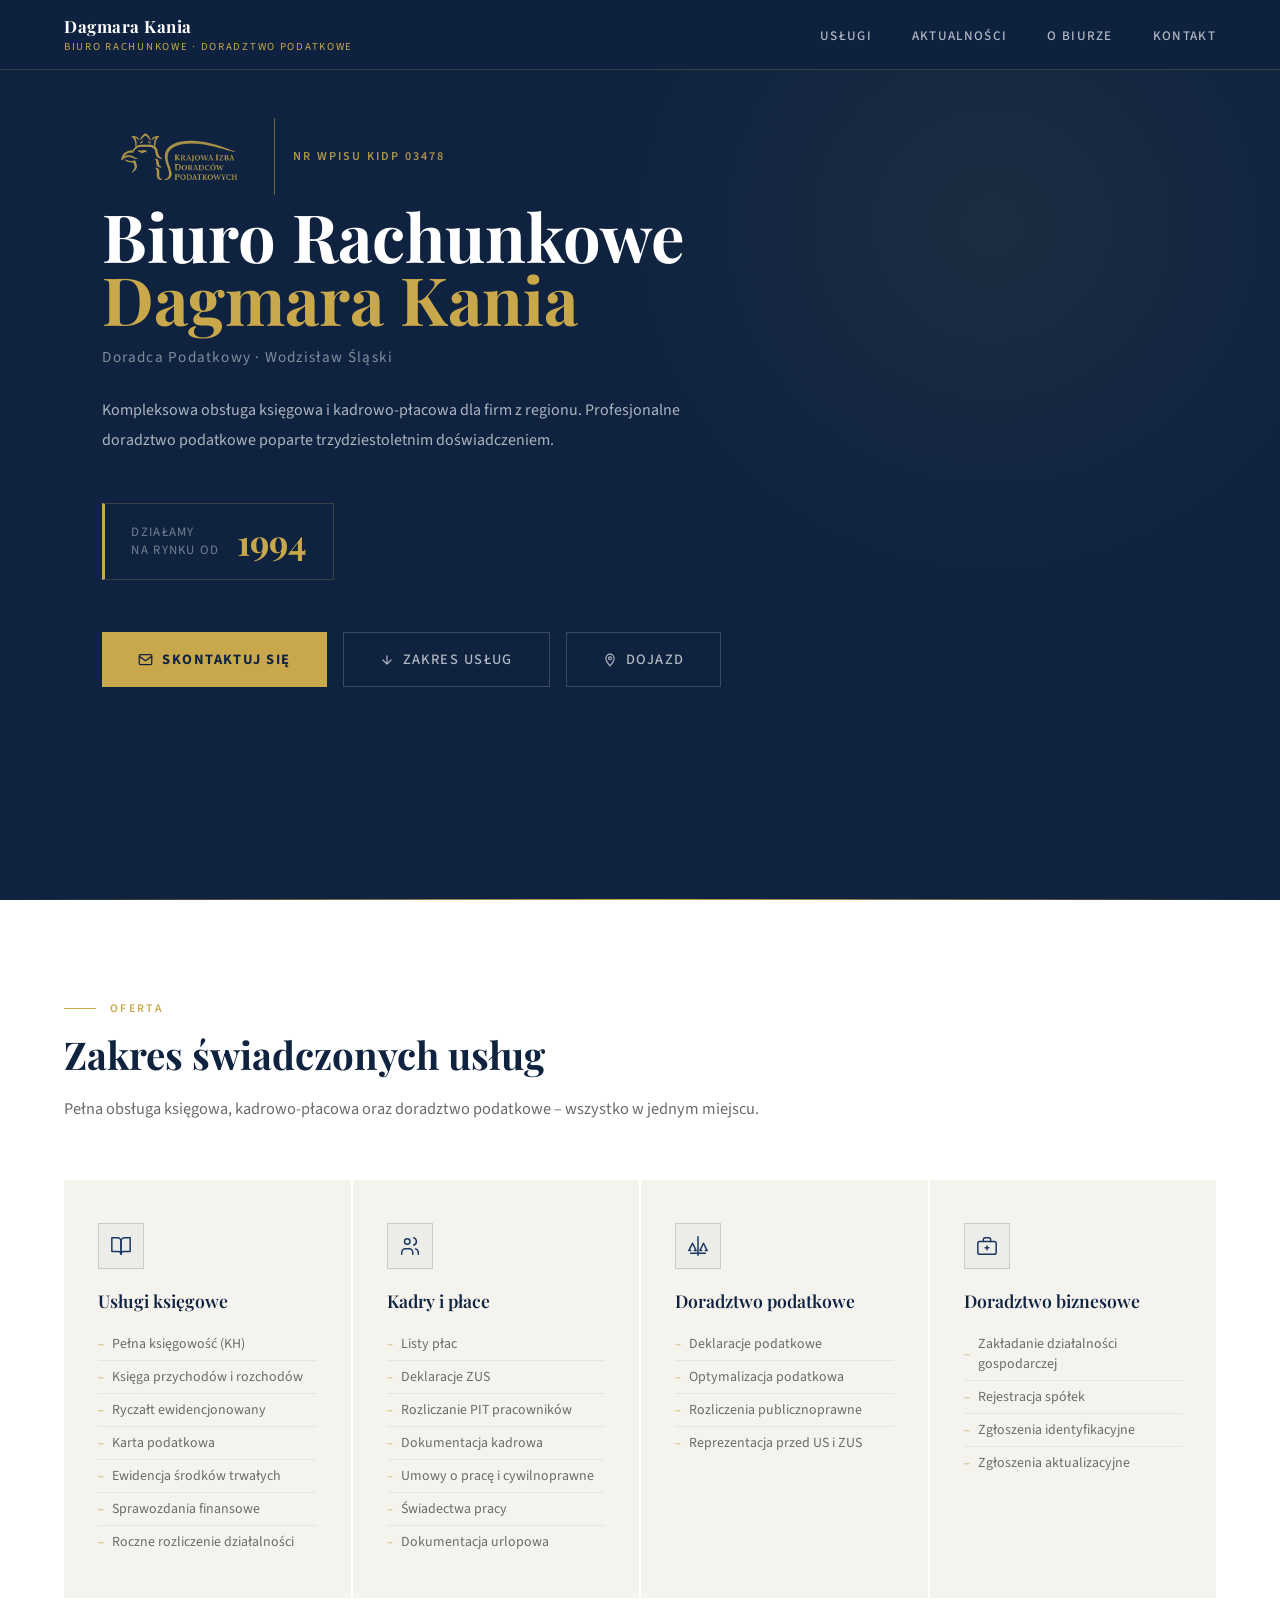
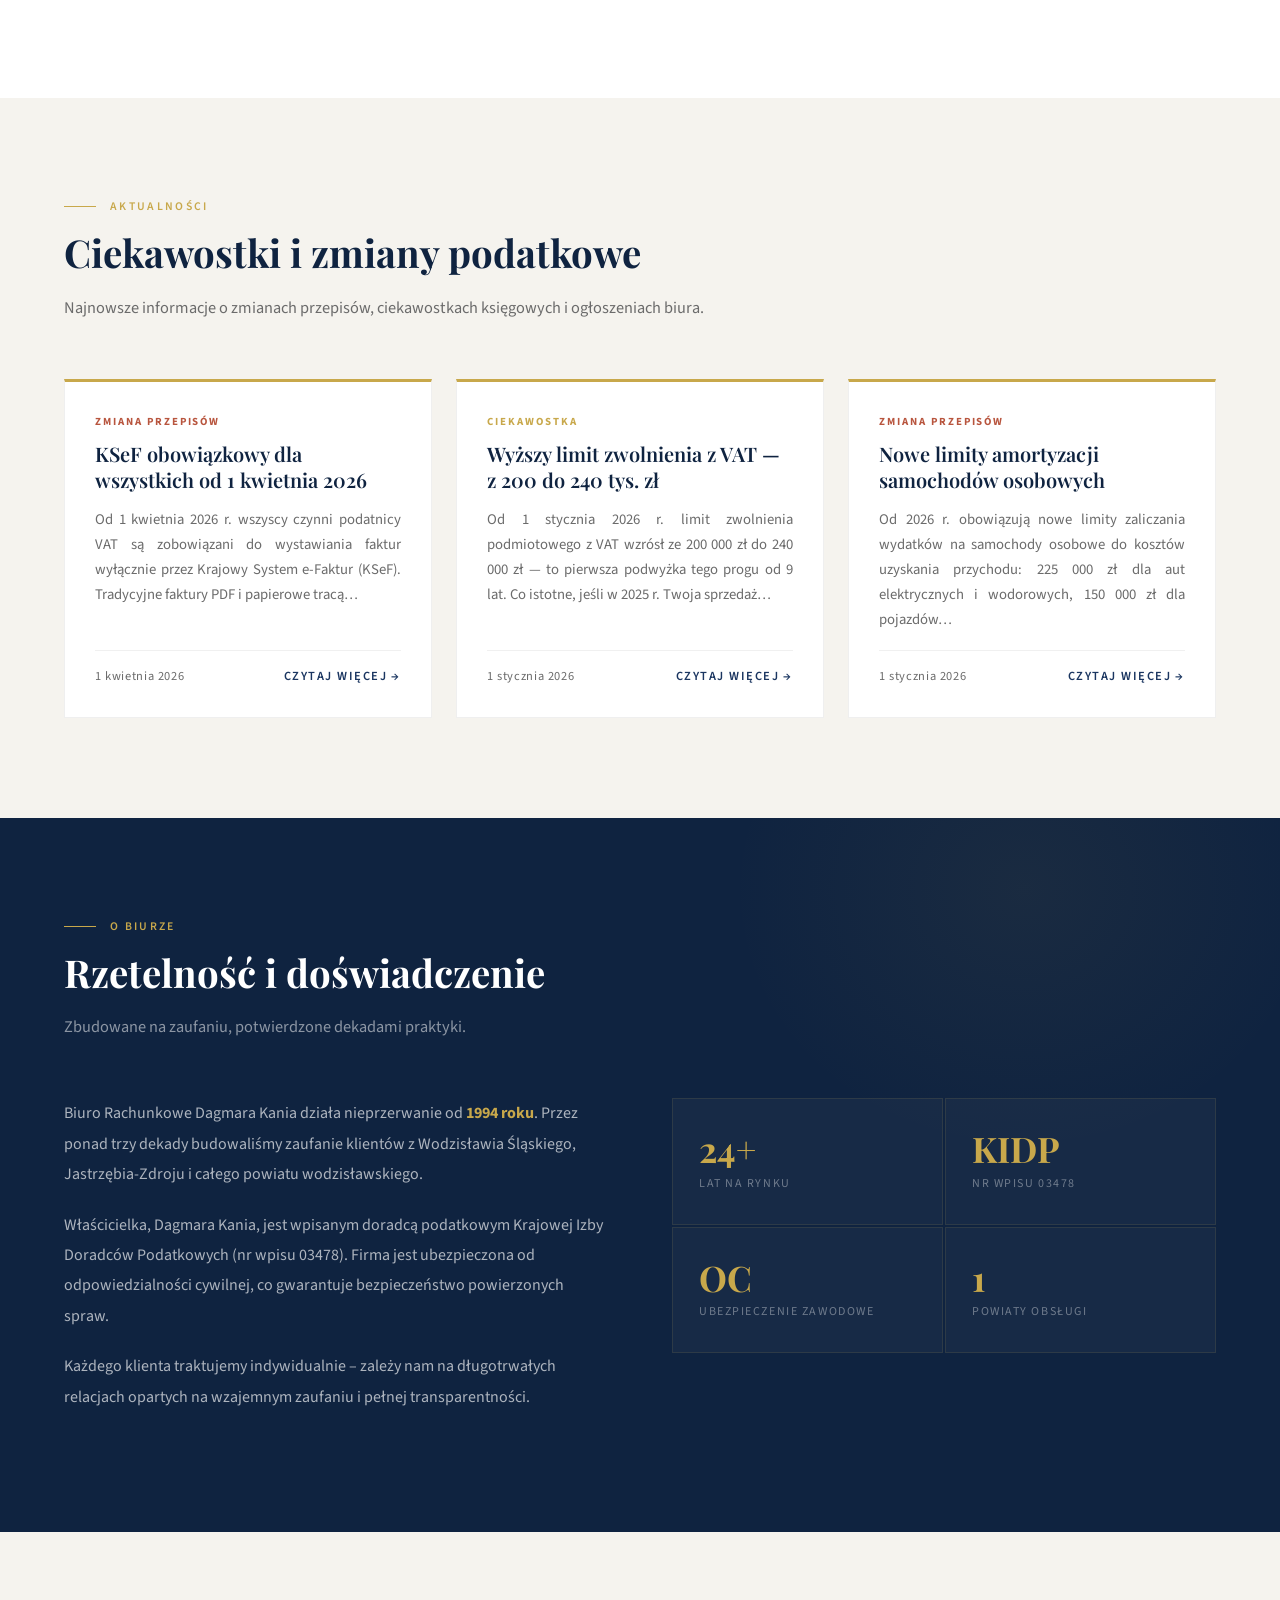
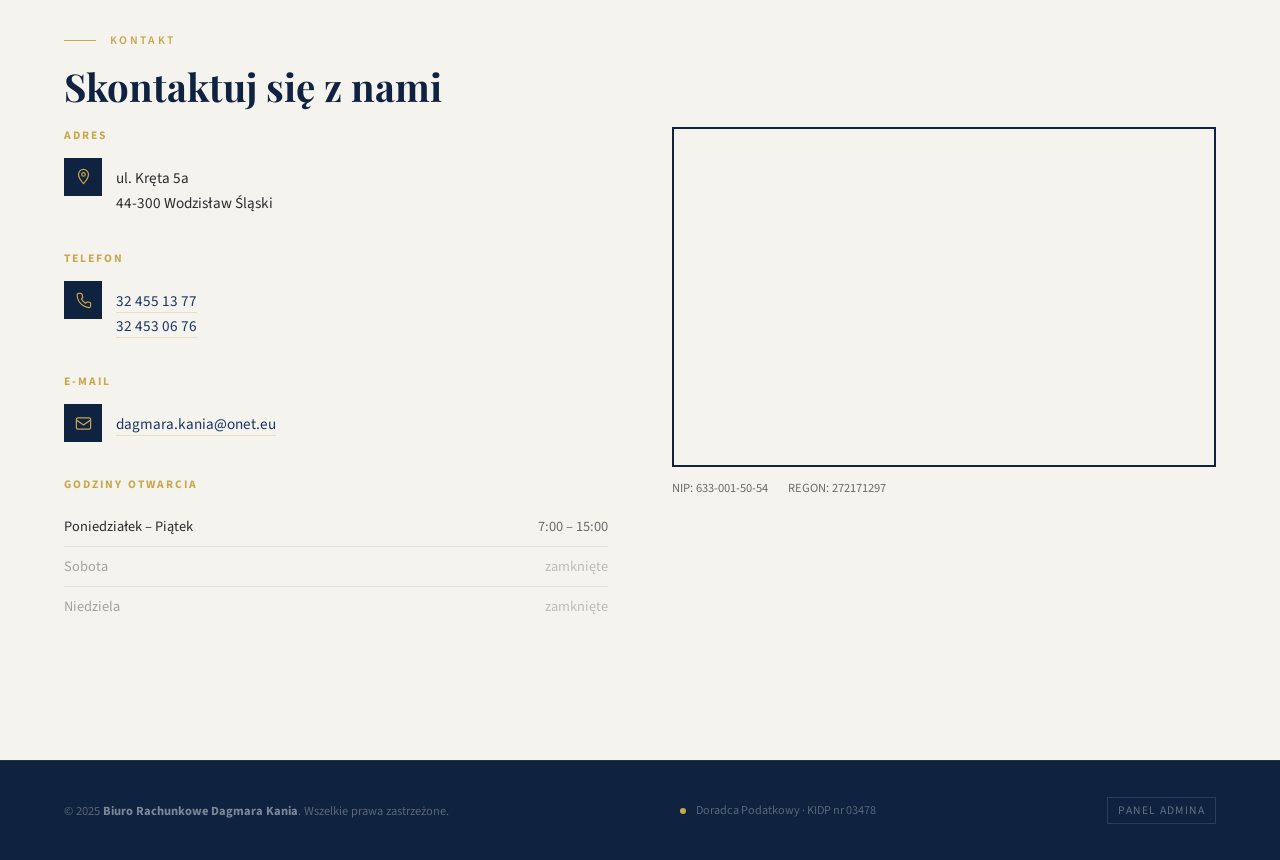
==== commit f92b6574: "Update index.html" ====
--- a/docs/index.html
+++ b/docs/index.html
@@ -111,7 +111,7 @@
         <svg width="14" height="14" viewBox="0 0 24 24" fill="none" stroke="currentColor" stroke-width="2" stroke-linecap="round" stroke-linejoin="round"><path d="M12 5v14m-7-7 7 7 7-7"/></svg>
         Zakres usług
       </a>
-      <a href="https://www.google.com/maps/dir/?api=1&destination=Kania+Dagmara+Biuro+Rachunkowe%2C+Kr%C4%99ta%2C+Wodzis%C5%82aw+%C5%9Al%C4%85ski" target="_blank" rel="noopener" class="btn-ghost">
+      <a href="https://www.google.com/maps/dir/?api=1&destination=49.998374,18.460383" target="_blank" rel="noopener" class="btn-ghost">
         <svg width="14" height="14" viewBox="0 0 24 24" fill="none" stroke="currentColor" stroke-width="2" stroke-linecap="round" stroke-linejoin="round"><path d="M12 2C8.13 2 5 5.13 5 9c0 5.25 7 13 7 13s7-7.75 7-13c0-3.87-3.13-7-7-7z"/><circle cx="12" cy="9" r="2.5"/></svg>
         Dojazd
       </a>
--- a/docs/style.css
+++ b/docs/style.css
@@ -142,7 +142,7 @@
   display: inline-flex; align-items: center; gap: 18px;
   padding: 14px 26px;
   border: 1px solid var(--line);
-  border-right: 3px solid var(--gold);
+  border-left: 3px solid var(--gold);
   margin-bottom: 52px;
 }
 .hero-since .year {
